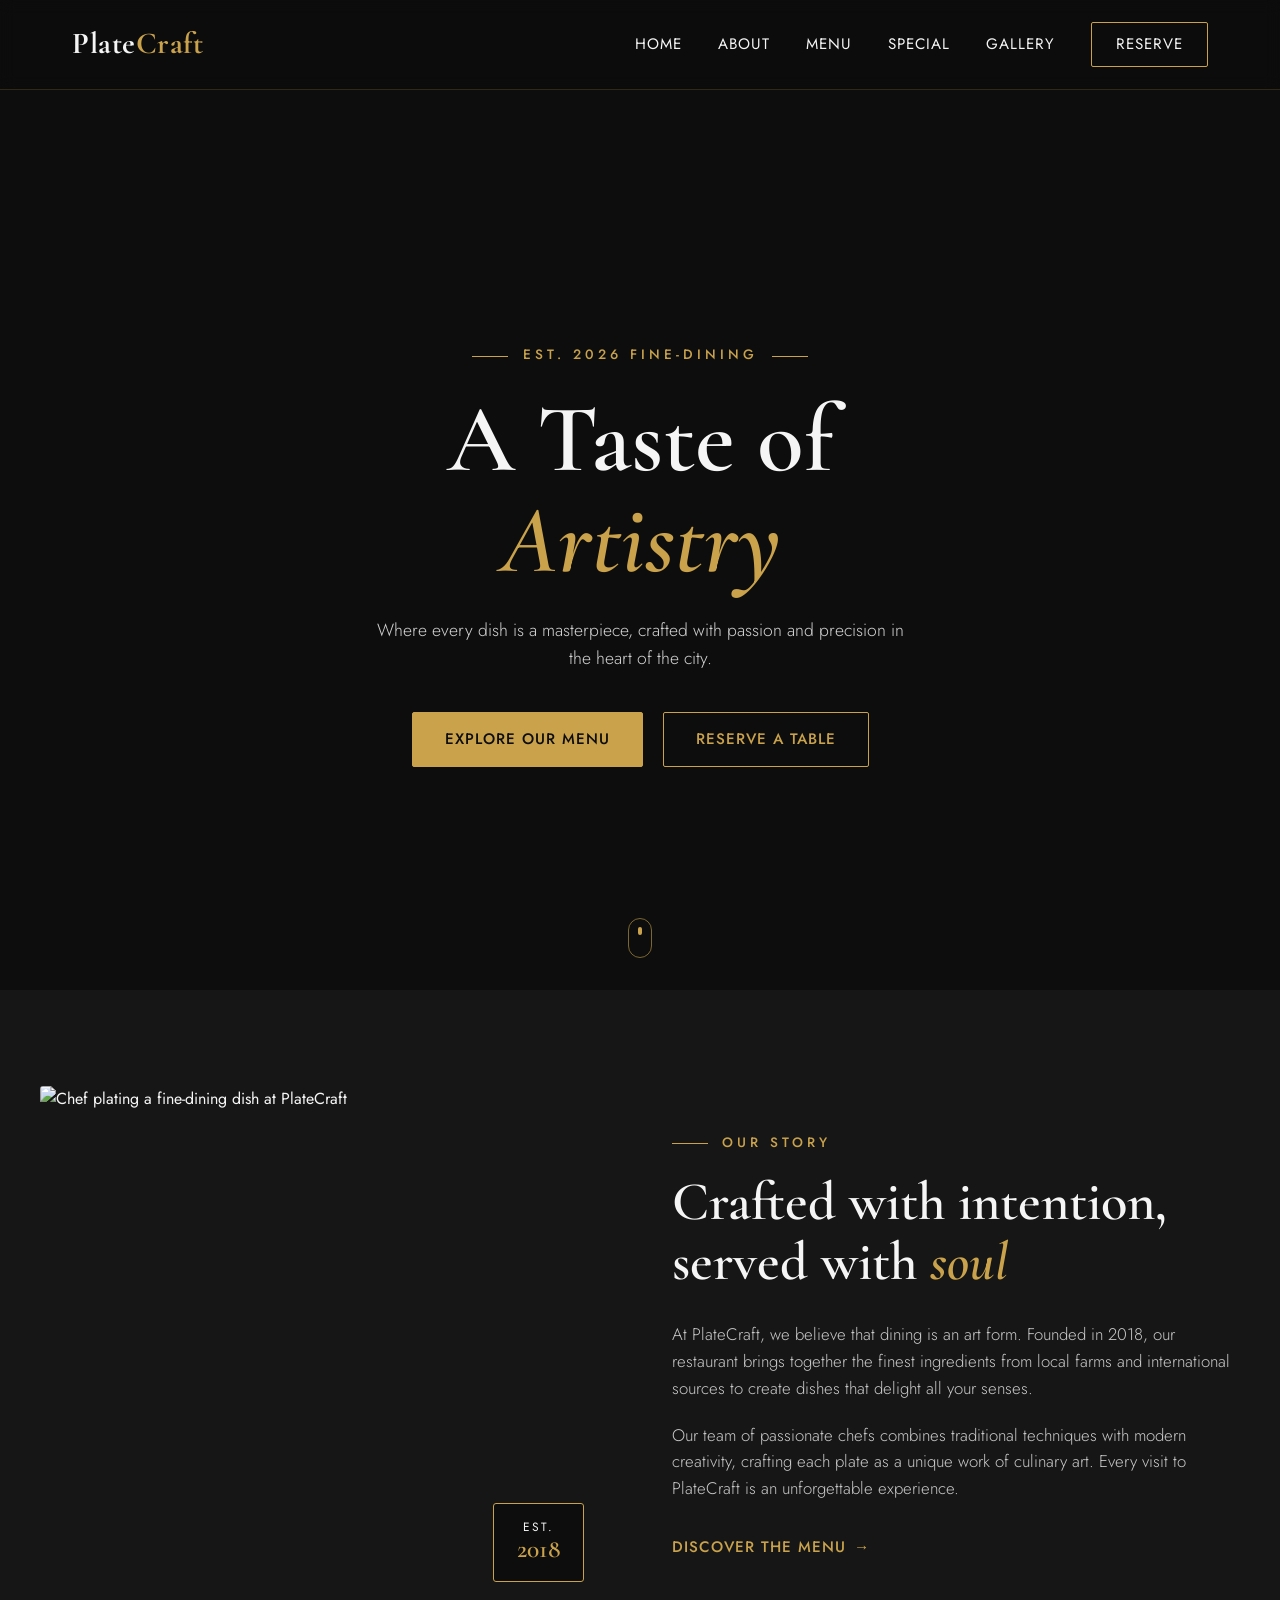
==== project-1/index.html @ 2c5aa64f "first project" ====
<!doctype html>
<html lang="en">
  <head>
    <meta charset="UTF-8" />
    <meta name="viewport" content="width=device-width, initial-scale=1.0" />
    <meta
      name="description"
      content="PlateCraft - Fine dining restaurant serving artfull dishes crafted from the finest local and international ingredients. Reserve your table today."
    />
    <title>PlateCraft</title>

    <!-- Fonts -->
    <link rel="preconnect" href="https://fonts.googleapis.com" />
    <link rel="preconnect" href="https://fonts.gstatic.com" crossorigin />
    <link
      href="https://fonts.googleapis.com/css2?family=Cormorant+Garamond:ital,wght@0,400;0,500;0,600;0,700;1,400&family=Jost:wght@300;400;500;600&display=swap"
      rel="stylesheet"
    />
    <link rel="stylesheet" href="style.css" />
  </head>
  <body>
    <!-- header part -->
    <header>
      <div class="container">
        <a href="#home" class="logo">Plate<span>Craft</span></a>
        <nav class="nav" aria-label="Main-navigation">
          <a href="#home">Home</a>
          <a href="#about">About</a>
          <a href="#menu">Menu</a>
          <a href="#specials">Special</a>
          <a href="#gallery">Gallery</a>
          <a href="#contact" class="nav-cta">Reserve</a>
        </nav>
      </div>
    </header>

    <!-- hero section -->
    <section id="home" class="hero">
      <div class="hero-overlay"></div>
      <div class="hero-content">
        <p class="hero-eyrbrow">Est. 2026 Fine-Dining</p>
        <h1>
          A Taste of <br />
          <em>Artistry</em>
        </h1>
        <p class="hero-sub">
          Where every dish is a masterpiece, crafted with passion and precision
          in the heart of the city.
        </p>
        <div class="hero-actions">
          <a href="#menu" class="btn">Explore Our Menu</a>
          <a href="#contact" class="btn btn-ghost">Reserve a Table</a>
        </div>
      </div>
      <div class="hero-scroll" aria-hidden="true">
        <span></span>
      </div>
    </section>

    <!-- about section -->
    <section id="about" class="about">
      <div class="about-container">
        <div class="about-image">
          <img
            src="https://images.unsplash.com/photo-1414235077428-338989a2e8c0?auto=format&fit=crop&w=900&q=80"
            alt="Chef plating a fine-dining dish at PlateCraft"
          />
          <div class="about-badge">
            <span class="about-badge-num">Est.</span>
            <span class="about-badge-year">2018</span>
          </div>
        </div>

        <div class="about-content">
          <p class="section-eyebrow">Our Story</p>
          <h2 class="section-title">
            Crafted with intention,<br />
            served with <em>soul</em>
          </h2>
          <p class="about-text">
            At PlateCraft, we believe that dining is an art form. Founded in
            2018, our restaurant brings together the finest ingredients from
            local farms and international sources to create dishes that delight
            all your senses.
          </p>
          <p class="about-text">
            Our team of passionate chefs combines traditional techniques with
            modern creativity, crafting each plate as a unique work of culinary
            art. Every visit to PlateCraft is an unforgettable experience.
          </p>
          <a href="#menu" class="text-link"
            >Discover the menu <span aria-hidden="true">&rarr;</span></a
          >
        </div>
      </div>
    </section>
  </body>
</html>
---- project-1/style.css ----
/* ===== Design tokens (gold / black / white) ===== */
:root {
  --black: #0d0d0d;
  --black-soft: #161616;
  --white: #f5f5f5;
  --gold: #c9a24b;
  --gold-light: #e4c880;

  --font-serif: "Cormorant Garamond", serif;
  --font-sans: "Jost", sans-serif;

  --container-max: 1200px;
  --header-pad: 1.25rem 2rem;
}

/* ===== Base reset ===== */
* {
  margin: 0;
  padding: 0;
  box-sizing: border-box;
}

body {
  font-family: var(--font-sans);
  background-color: var(--black);
  color: var(--white);
  line-height: 1.6;
}

a {
  text-decoration: none;
  color: inherit;
}

/* ===== Header ===== */
header {
  position: sticky;
  top: 0;
  z-index: 100;
  background-color: rgba(13, 13, 13, 0.92);
  backdrop-filter: blur(8px);
  border-bottom: 1px solid rgba(201, 162, 75, 0.2);
}

.container {
  max-width: var(--container-max);
  margin: 0 auto;
  padding: var(--header-pad);
  display: flex;
  align-items: center;
  justify-content: space-between;
}

/* ===== Logo (two-tone wordmark) ===== */
.logo {
  font-family: var(--font-serif);
  font-size: 1.9rem;
  font-weight: 700;
  letter-spacing: 0.5px;
  color: var(--white);
}

.logo span {
  color: var(--gold);
}

/* ===== Navigation ===== */
.nav {
  display: flex;
  align-items: center;
  gap: 2.25rem;
}

.nav a {
  position: relative;
  font-size: 0.95rem;
  font-weight: 400;
  letter-spacing: 1px;
  text-transform: uppercase;
  color: var(--white);
  transition: color 0.25s ease;
}

/* Animated gold underline on hover */
.nav a:not(.nav-cta)::after {
  content: "";
  position: absolute;
  left: 0;
  bottom: -6px;
  width: 0;
  height: 1px;
  background-color: var(--gold);
  transition: width 0.3s ease;
}

.nav a:not(.nav-cta):hover {
  color: var(--gold);
}

.nav a:not(.nav-cta):hover::after {
  width: 100%;
}

/* ===== Reserve button (transparent w/ gold) ===== */
.nav-cta {
  padding: 0.6rem 1.5rem;
  border: 1px solid var(--gold);
  border-radius: 2px;
  color: var(--gold);
  background-color: transparent;
  transition:
    background-color 0.3s ease,
    color 0.3s ease;
}

.nav-cta:hover,
.nav-cta:focus-visible {
  background-color: var(--gold);
  color: var(--black);
}

/* ===== Small screens ===== */
@media (max-width: 768px) {
  .container {
    flex-direction: column;
    gap: 1rem;
  }

  .nav {
    flex-wrap: wrap;
    justify-content: center;
    gap: 1.25rem;
  }
}

/* ===== Hero ===== */
.hero {
  position: relative;
  min-height: 100vh;
  display: flex;
  flex-direction: column;
  align-items: center;
  justify-content: center;
  text-align: center;
  padding: 6rem 2rem 4rem;
  overflow: hidden;
  background-image:
    linear-gradient(to bottom, rgba(13, 13, 13, 0.4), rgba(13, 13, 13, 0.85)),
    url("https://images.unsplash.com/photo-1517248135467-4c7edcad34c4?auto=format&fit=crop&w=1600&q=80");
  background-size: cover;
  background-position: center;
  background-attachment: fixed;
}

/* Extra vignette for depth + gold glow at the base */
.hero-overlay {
  position: absolute;
  inset: 0;
  background: radial-gradient(
    ellipse at center,
    transparent 40%,
    rgba(13, 13, 13, 0.6) 100%
  );
  pointer-events: none;
}

.hero-content {
  position: relative;
  z-index: 2;
  max-width: 760px;
  animation: hero-rise 1s ease both;
}

/* ===== Eyebrow (matches nav's uppercase gold accent) ===== */
.hero-eyrbrow {
  font-size: 0.85rem;
  font-weight: 500;
  letter-spacing: 4px;
  text-transform: uppercase;
  color: var(--gold);
  margin-bottom: 1.5rem;
}

/* Gold divider lines flanking the eyebrow */
.hero-eyrbrow::before,
.hero-eyrbrow::after {
  content: "";
  display: inline-block;
  width: 36px;
  height: 1px;
  background-color: var(--gold);
  vertical-align: middle;
  margin: 0 0.9rem;
}

.hero h1 {
  font-family: var(--font-serif);
  font-size: clamp(3rem, 8vw, 6rem);
  font-weight: 600;
  line-height: 1.05;
  color: var(--white);
  margin-bottom: 1.5rem;
}

.hero h1 em {
  font-style: italic;
  color: var(--gold);
}

.hero-sub {
  max-width: 540px;
  margin: 0 auto 2.5rem;
  font-size: 1.1rem;
  font-weight: 300;
  color: rgba(245, 245, 245, 0.85);
}

/* ===== Hero buttons ===== */
.hero-actions {
  display: flex;
  gap: 1.25rem;
  justify-content: center;
  flex-wrap: wrap;
}

.btn {
  font-family: var(--font-sans);
  font-size: 0.95rem;
  font-weight: 500;
  letter-spacing: 1px;
  text-transform: uppercase;
  padding: 0.9rem 2rem;
  border-radius: 2px;
  border: 1px solid var(--gold);
  transition:
    background-color 0.3s ease,
    color 0.3s ease,
    transform 0.3s ease;
}

/* Solid gold primary */
.btn {
  background-color: var(--gold);
  color: var(--black);
}

.btn:hover,
.btn:focus-visible {
  background-color: var(--gold-light);
  border-color: var(--gold-light);
  transform: translateY(-2px);
}

/* Transparent gold outline (same treatment as the Reserve nav button) */
.btn-ghost {
  background-color: transparent;
  color: var(--gold);
}

.btn-ghost:hover,
.btn-ghost:focus-visible {
  background-color: var(--gold);
  color: var(--black);
}

/* ===== Scroll indicator ===== */
.hero-scroll {
  position: absolute;
  bottom: 2rem;
  left: 50%;
  transform: translateX(-50%);
  z-index: 2;
  width: 24px;
  height: 40px;
  border: 1px solid rgba(201, 162, 75, 0.6);
  border-radius: 14px;
  display: flex;
  justify-content: center;
  padding-top: 8px;
}

.hero-scroll span {
  width: 4px;
  height: 8px;
  background-color: var(--gold);
  border-radius: 2px;
  animation: scroll-bob 1.6s ease-in-out infinite;
}

/* ===== Animations ===== */
@keyframes hero-rise {
  from {
    opacity: 0;
    transform: translateY(24px);
  }
  to {
    opacity: 1;
    transform: translateY(0);
  }
}

@keyframes scroll-bob {
  0% {
    opacity: 0;
    transform: translateY(-4px);
  }
  50% {
    opacity: 1;
  }
  100% {
    opacity: 0;
    transform: translateY(10px);
  }
}

/* ===== Hero on small screens ===== */
@media (max-width: 768px) {
  .hero {
    background-attachment: scroll;
    padding: 5rem 1.5rem 3rem;
  }

  .hero-actions {
    flex-direction: column;
    align-items: center;
  }

  .btn {
    width: 100%;
    max-width: 280px;
    text-align: center;
  }
}

/* ===== Shared section typography ===== */
.section-eyebrow {
  font-size: 0.85rem;
  font-weight: 500;
  letter-spacing: 4px;
  text-transform: uppercase;
  color: var(--gold);
  margin-bottom: 1.25rem;
}

.section-eyebrow::before {
  content: "";
  display: inline-block;
  width: 36px;
  height: 1px;
  background-color: var(--gold);
  vertical-align: middle;
  margin-right: 0.9rem;
}

.section-title {
  font-family: var(--font-serif);
  font-size: clamp(2.2rem, 5vw, 3.4rem);
  font-weight: 600;
  line-height: 1.1;
  color: var(--white);
  margin-bottom: 1.75rem;
}

.section-title em {
  font-style: italic;
  color: var(--gold);
}

/* Gold text link with nudging arrow (matches "Discover the menu ->") */
.text-link {
  display: inline-flex;
  align-items: center;
  gap: 0.5rem;
  font-size: 0.95rem;
  font-weight: 500;
  letter-spacing: 1px;
  text-transform: uppercase;
  color: var(--gold);
  transition: color 0.25s ease;
}

.text-link span {
  transition: transform 0.25s ease;
}

.text-link:hover {
  color: var(--gold-light);
}

.text-link:hover span {
  transform: translateX(6px);
}

/* ===== About ===== */
.about {
  background-color: var(--black-soft);
  padding: 6rem 2rem;
}

.about-container {
  max-width: var(--container-max);
  margin: 0 auto;
  display: grid;
  grid-template-columns: 1fr 1fr;
  align-items: center;
  gap: 4rem;
}

/* Image column */
.about-image {
  position: relative;
}

.about-image img {
  width: 100%;
  height: 520px;
  object-fit: cover;
  border-radius: 3px;
  display: block;
  filter: grayscale(15%);
}

/* Thin gold frame offset behind the image */
.about-image::before {
  content: "";
  position: absolute;
  inset: -14px -14px 14px 14px;
  border: 1px solid var(--gold);
  border-radius: 3px;
  z-index: -1;
}

/* "Est. 2018" badge */
.about-badge {
  position: absolute;
  bottom: 1.5rem;
  right: 1.5rem;
  background-color: rgba(13, 13, 13, 0.9);
  border: 1px solid var(--gold);
  padding: 1rem 1.4rem;
  border-radius: 3px;
  text-align: center;
  line-height: 1.2;
}

.about-badge-num {
  display: block;
  font-family: var(--font-sans);
  font-size: 0.75rem;
  letter-spacing: 2px;
  text-transform: uppercase;
  color: var(--white);
}

.about-badge-year {
  display: block;
  font-family: var(--font-serif);
  font-size: 1.6rem;
  font-weight: 600;
  color: var(--gold);
}

/* Text column */
.about-text {
  font-size: 1.05rem;
  font-weight: 300;
  color: rgba(245, 245, 245, 0.8);
  margin-bottom: 1.25rem;
}

.about-text:last-of-type {
  margin-bottom: 2rem;
}

/* ===== About on small screens ===== */
@media (max-width: 768px) {
  .about {
    padding: 4rem 1.5rem;
  }

  .about-container {
    grid-template-columns: 1fr;
    gap: 3rem;
  }

  .about-image img {
    height: 380px;
  }

  .about-image::before {
    inset: -10px -10px 10px 10px;
  }
}
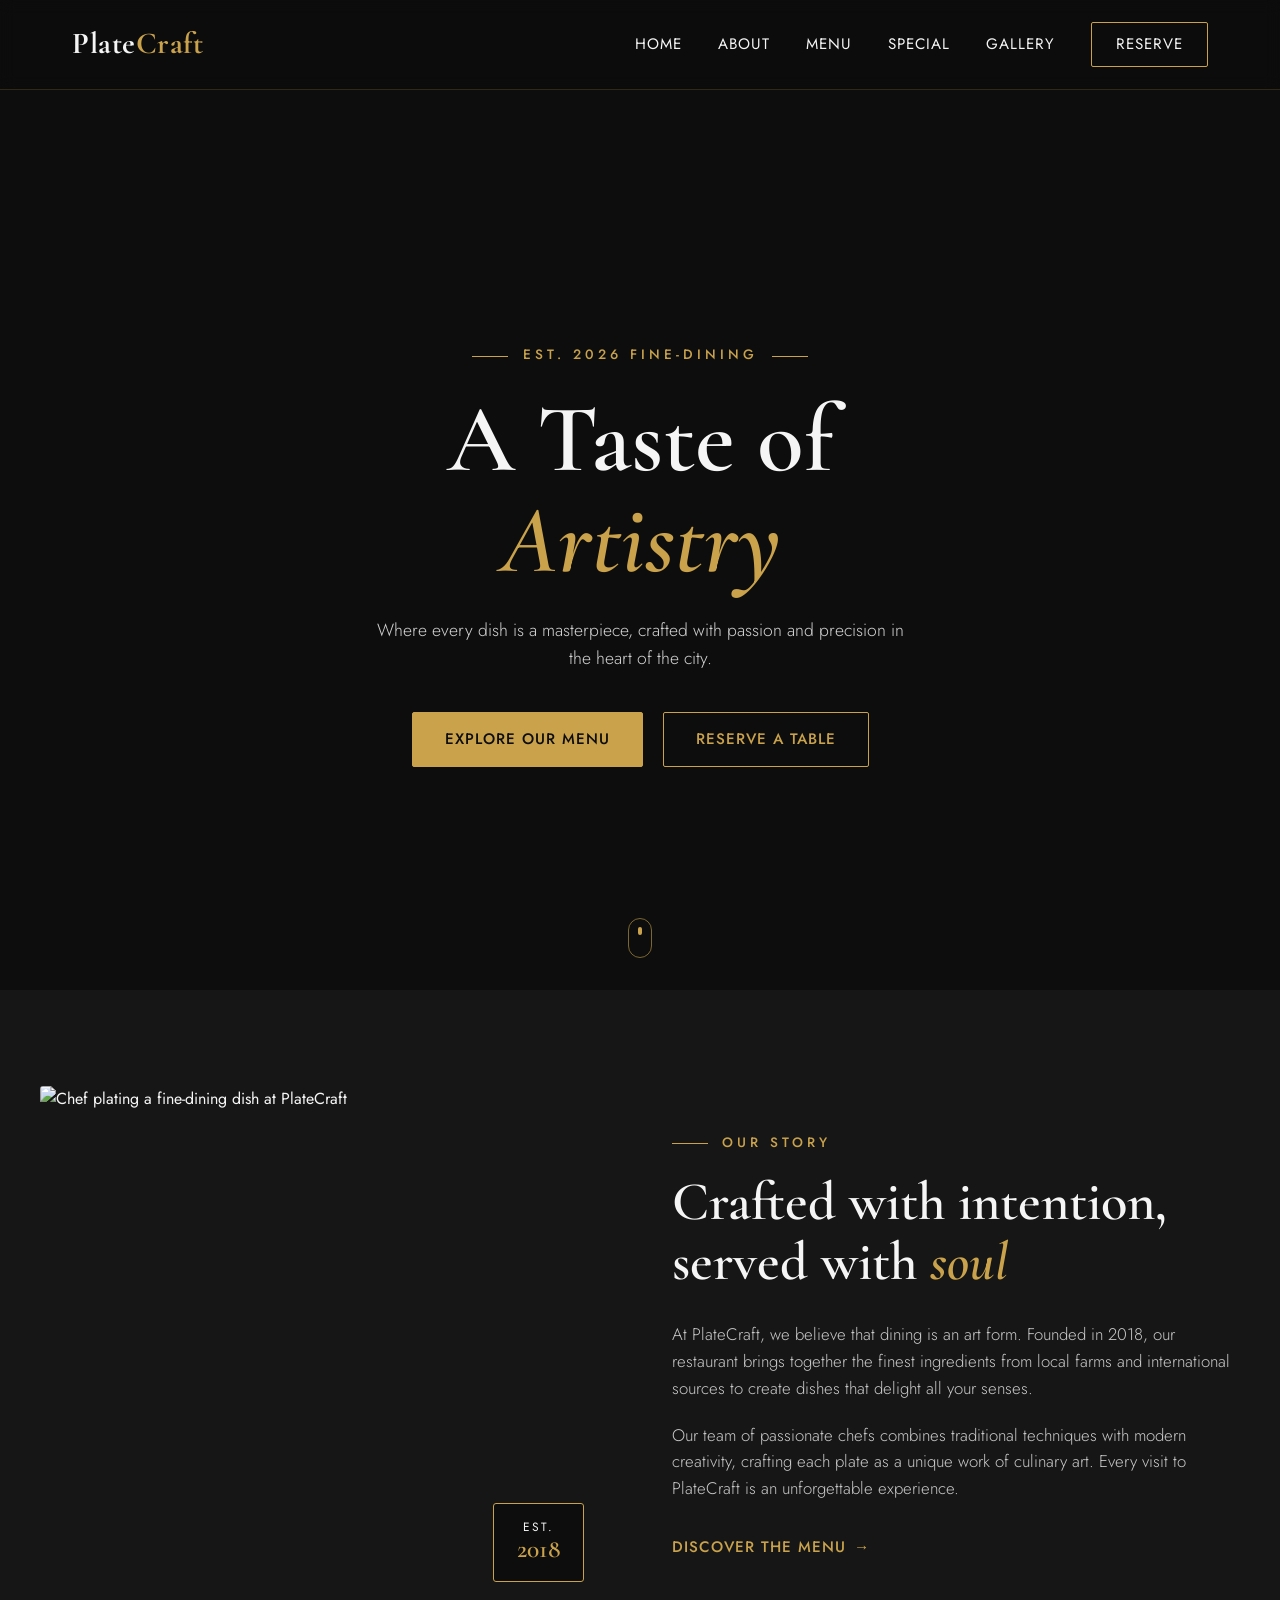
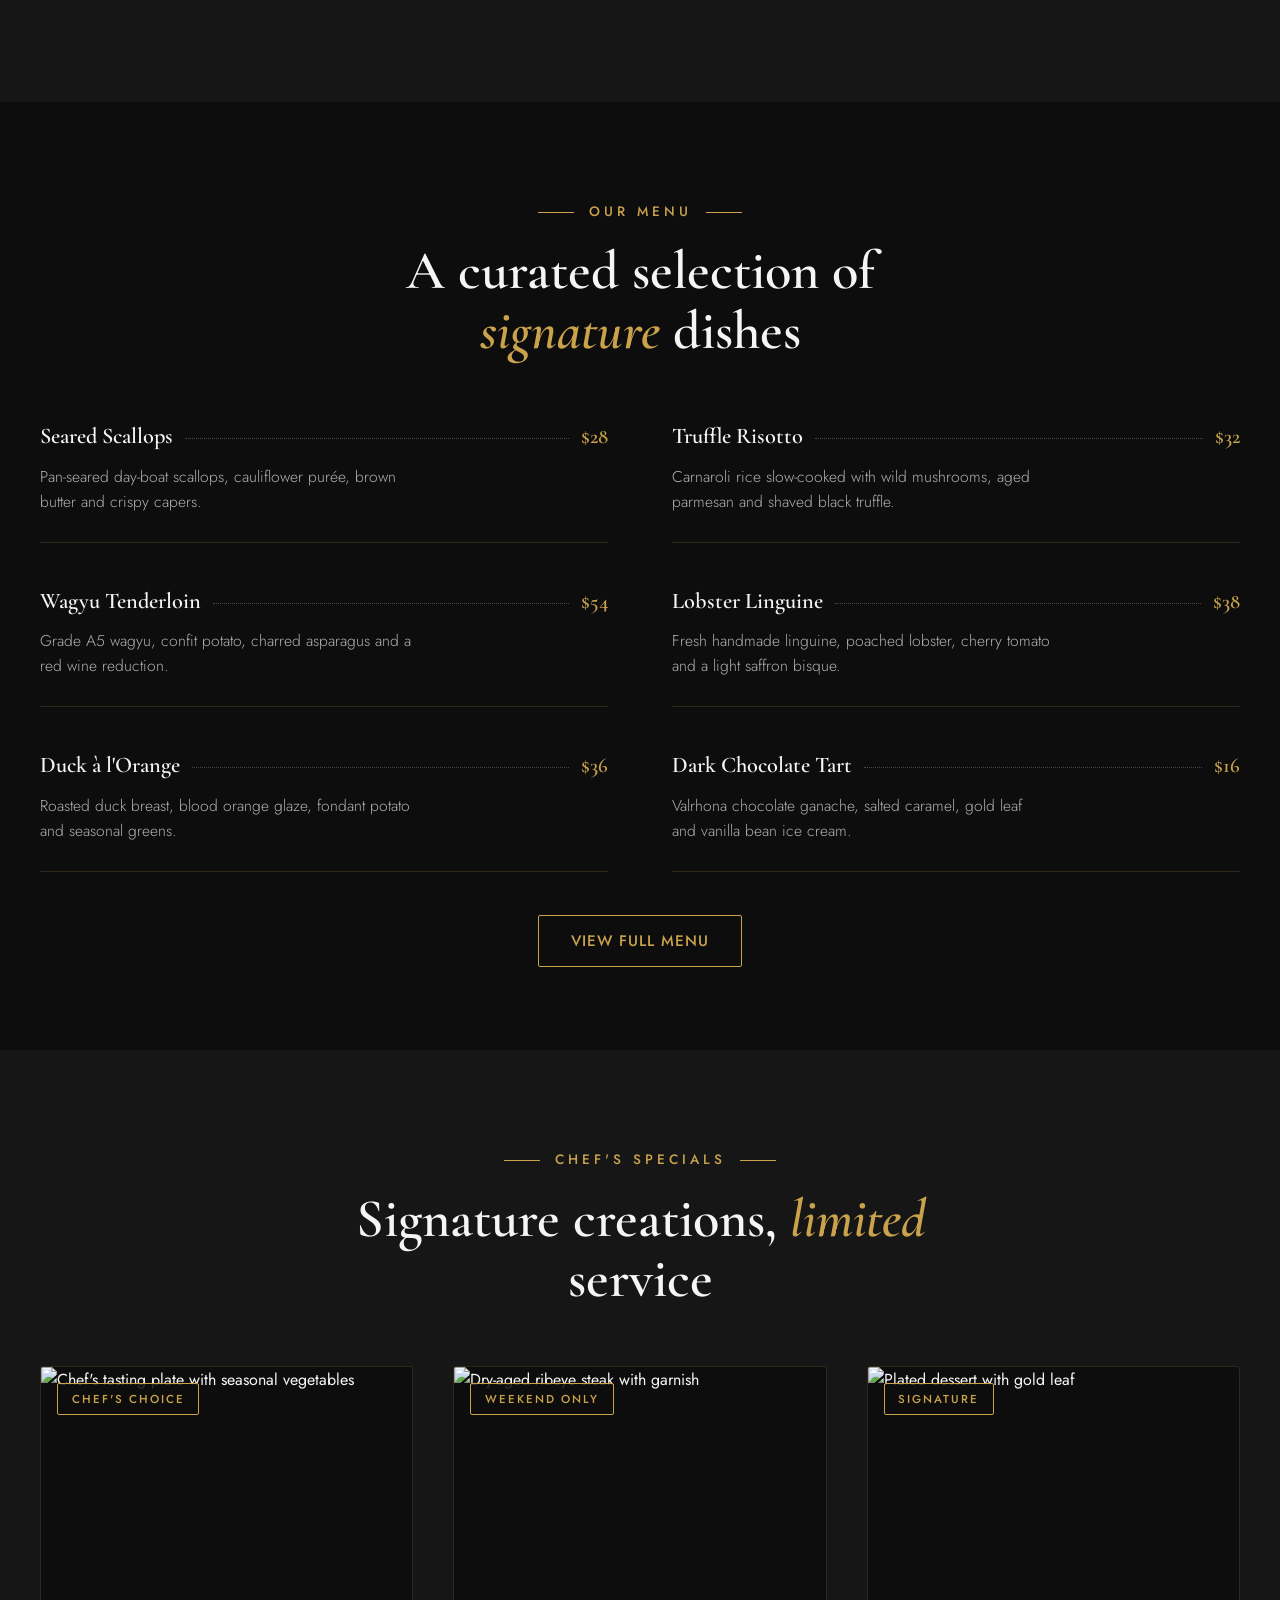
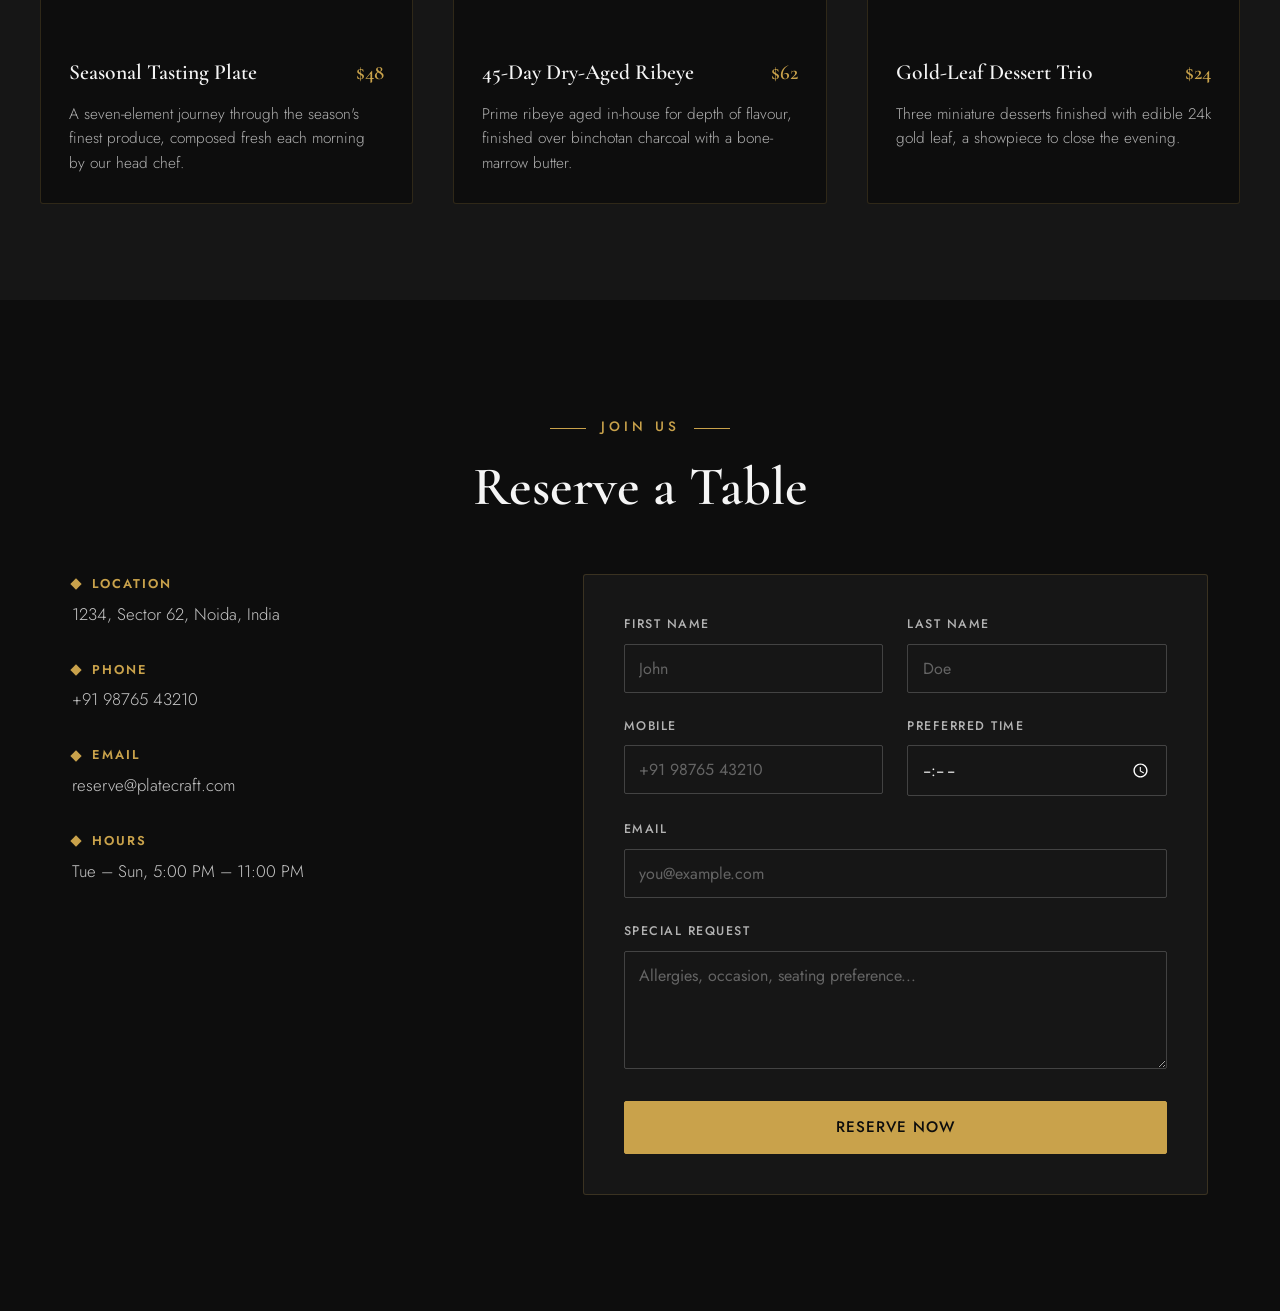
==== commit 13f052c0: "project1" ====
--- a/project-1/index.html
+++ b/project-1/index.html
@@ -94,5 +94,268 @@
         </div>
       </div>
     </section>
+
+    <!-- menu section -->
+    <section id="menu" class="menu">
+      <div class="menu-container">
+        <div class="section-header">
+          <p class="section-eyebrow section-eyebrow--center">Our Menu</p>
+          <h2 class="section-title">
+            A curated selection of <em>signature</em> dishes
+          </h2>
+        </div>
+
+        <div class="menu-grid">
+          <article class="menu-item">
+            <div class="menu-item-head">
+              <h3 class="menu-item-name">Seared Scallops</h3>
+              <span class="menu-item-dots" aria-hidden="true"></span>
+              <span class="menu-item-price">$28</span>
+            </div>
+            <p class="menu-item-desc">
+              Pan-seared day-boat scallops, cauliflower purée, brown butter and
+              crispy capers.
+            </p>
+          </article>
+
+          <article class="menu-item">
+            <div class="menu-item-head">
+              <h3 class="menu-item-name">Truffle Risotto</h3>
+              <span class="menu-item-dots" aria-hidden="true"></span>
+              <span class="menu-item-price">$32</span>
+            </div>
+            <p class="menu-item-desc">
+              Carnaroli rice slow-cooked with wild mushrooms, aged parmesan and
+              shaved black truffle.
+            </p>
+          </article>
+
+          <article class="menu-item">
+            <div class="menu-item-head">
+              <h3 class="menu-item-name">Wagyu Tenderloin</h3>
+              <span class="menu-item-dots" aria-hidden="true"></span>
+              <span class="menu-item-price">$54</span>
+            </div>
+            <p class="menu-item-desc">
+              Grade A5 wagyu, confit potato, charred asparagus and a red wine
+              reduction.
+            </p>
+          </article>
+
+          <article class="menu-item">
+            <div class="menu-item-head">
+              <h3 class="menu-item-name">Lobster Linguine</h3>
+              <span class="menu-item-dots" aria-hidden="true"></span>
+              <span class="menu-item-price">$38</span>
+            </div>
+            <p class="menu-item-desc">
+              Fresh handmade linguine, poached lobster, cherry tomato and a
+              light saffron bisque.
+            </p>
+          </article>
+
+          <article class="menu-item">
+            <div class="menu-item-head">
+              <h3 class="menu-item-name">Duck à l'Orange</h3>
+              <span class="menu-item-dots" aria-hidden="true"></span>
+              <span class="menu-item-price">$36</span>
+            </div>
+            <p class="menu-item-desc">
+              Roasted duck breast, blood orange glaze, fondant potato and
+              seasonal greens.
+            </p>
+          </article>
+
+          <article class="menu-item">
+            <div class="menu-item-head">
+              <h3 class="menu-item-name">Dark Chocolate Tart</h3>
+              <span class="menu-item-dots" aria-hidden="true"></span>
+              <span class="menu-item-price">$16</span>
+            </div>
+            <p class="menu-item-desc">
+              Valrhona chocolate ganache, salted caramel, gold leaf and vanilla
+              bean ice cream.
+            </p>
+          </article>
+        </div>
+
+        <div class="menu-cta">
+          <a href="#contact" class="btn btn-ghost">View Full Menu</a>
+        </div>
+      </div>
+    </section>
+
+    <!-- chef's specials section -->
+    <section id="specials" class="specials">
+      <div class="specials-container">
+        <div class="section-header">
+          <p class="section-eyebrow section-eyebrow--center">Chef's Specials</p>
+          <h2 class="section-title">
+            Signature creations, <em>limited</em> service
+          </h2>
+        </div>
+
+        <div class="specials-grid">
+          <article class="special-card">
+            <div class="special-media">
+              <img
+                src="https://images.unsplash.com/photo-1546069901-ba9599a7e63c?auto=format&fit=crop&w=800&q=80"
+                alt="Chef's tasting plate with seasonal vegetables"
+              />
+              <span class="special-tag">Chef's Choice</span>
+            </div>
+            <div class="special-body">
+              <div class="special-head">
+                <h3 class="special-name">Seasonal Tasting Plate</h3>
+                <span class="special-price">$48</span>
+              </div>
+              <p class="special-desc">
+                A seven-element journey through the season's finest produce,
+                composed fresh each morning by our head chef.
+              </p>
+            </div>
+          </article>
+
+          <article class="special-card">
+            <div class="special-media">
+              <img
+                src="https://images.unsplash.com/photo-1544025162-d76694265947?auto=format&fit=crop&w=800&q=80"
+                alt="Dry-aged ribeye steak with garnish"
+              />
+              <span class="special-tag">Weekend Only</span>
+            </div>
+            <div class="special-body">
+              <div class="special-head">
+                <h3 class="special-name">45-Day Dry-Aged Ribeye</h3>
+                <span class="special-price">$62</span>
+              </div>
+              <p class="special-desc">
+                Prime ribeye aged in-house for depth of flavour, finished over
+                binchotan charcoal with a bone-marrow butter.
+              </p>
+            </div>
+          </article>
+
+          <article class="special-card">
+            <div class="special-media">
+              <img
+                src="https://images.unsplash.com/photo-1551024506-0bccd828d307?auto=format&fit=crop&w=800&q=80"
+                alt="Plated dessert with gold leaf"
+              />
+              <span class="special-tag">Signature</span>
+            </div>
+            <div class="special-body">
+              <div class="special-head">
+                <h3 class="special-name">Gold-Leaf Dessert Trio</h3>
+                <span class="special-price">$24</span>
+              </div>
+              <p class="special-desc">
+                Three miniature desserts finished with edible 24k gold leaf, a
+                showpiece to close the evening.
+              </p>
+            </div>
+          </article>
+        </div>
+      </div>
+    </section>
+
+    <!-- form sections -->
+    <section id="contact" class="contact">
+      <div class="container">
+        <p class="eyebrow center gold">Join Us</p>
+        <h2 class="section-title">Reserve a Table</h2>
+
+        <div class="contact-grid">
+          <div class="contact-info">
+            <div class="contact-item">
+              <h4><span class="ci-icon" aria-hidden="true"></span>Location</h4>
+              <p>1234, Sector 62, Noida, India</p>
+            </div>
+            <div class="contact-item">
+              <h4><span class="ci-icon" aria-hidden="true"></span>Phone</h4>
+              <p>+91 98765 43210</p>
+            </div>
+            <div class="contact-item">
+              <h4><span class="ci-icon" aria-hidden="true"></span>Email</h4>
+              <p>reserve@platecraft.com</p>
+            </div>
+            <div class="contact-item">
+              <h4><span class="ci-icon" aria-hidden="true"></span>Hours</h4>
+              <p>Tue &ndash; Sun, 5:00 PM &ndash; 11:00 PM</p>
+            </div>
+          </div>
+
+          <form action="#" class="reservation-form" method="post">
+            <!-- name,lastname,mobile,time,email,specialrequest -->
+            <div class="form-row">
+              <div class="form-group">
+                <label for="firstName">First Name</label>
+                <input
+                  type="text"
+                  id="firstName"
+                  name="firstName"
+                  placeholder="John"
+                  required
+                />
+              </div>
+              <div class="form-group">
+                <label for="lastName">Last Name</label>
+                <input
+                  type="text"
+                  id="lastName"
+                  name="lastName"
+                  placeholder="Doe"
+                  required
+                />
+              </div>
+            </div>
+
+            <div class="form-row">
+              <div class="form-group">
+                <label for="mobile">Mobile</label>
+                <input
+                  type="tel"
+                  id="mobile"
+                  name="mobile"
+                  placeholder="+91 98765 43210"
+                  pattern="[+0-9\s\-]{7,15}"
+                  required
+                />
+              </div>
+              <div class="form-group">
+                <label for="time">Preferred Time</label>
+                <input type="time" id="time" name="time" required />
+              </div>
+            </div>
+
+            <div class="form-group">
+              <label for="email">Email</label>
+              <input
+                type="email"
+                id="email"
+                name="email"
+                placeholder="you@example.com"
+                required
+              />
+            </div>
+
+            <div class="form-group">
+              <label for="specialRequest">Special Request</label>
+              <textarea
+                id="specialRequest"
+                name="specialRequest"
+                rows="4"
+                placeholder="Allergies, occasion, seating preference..."
+              ></textarea>
+            </div>
+
+            <button type="submit" class="btn form-submit">Reserve Now</button>
+          </form>
+        </div>
+      </div>
+    </section>
+
+    <!-- footer section -->
+     <!-- homework -->
   </body>
 </html>
--- a/project-1/style.css
+++ b/project-1/style.css
@@ -491,3 +491,418 @@
     inset: -10px -10px 10px 10px;
   }
 }
+
+/* ===== Centered section header variant ===== */
+.section-header {
+  text-align: center;
+  max-width: 640px;
+  margin: 0 auto 3.5rem;
+}
+
+.section-eyebrow--center {
+  display: inline-block;
+}
+
+.section-eyebrow--center::after {
+  content: "";
+  display: inline-block;
+  width: 36px;
+  height: 1px;
+  background-color: var(--gold);
+  vertical-align: middle;
+  margin-left: 0.9rem;
+}
+
+/* ===== Menu ===== */
+.menu {
+  background-color: var(--black);
+  padding: 6rem 2rem;
+}
+
+.menu-container {
+  max-width: var(--container-max);
+  margin: 0 auto;
+}
+
+.menu-grid {
+  display: grid;
+  grid-template-columns: repeat(2, 1fr);
+  gap: 2.5rem 4rem;
+}
+
+/* Menu item */
+.menu-item {
+  padding-bottom: 1.75rem;
+  border-bottom: 1px solid rgba(201, 162, 75, 0.18);
+  transition: border-color 0.3s ease;
+}
+
+.menu-item:hover {
+  border-color: var(--gold);
+}
+
+.menu-item-head {
+  display: flex;
+  align-items: baseline;
+  gap: 0.75rem;
+  margin-bottom: 0.6rem;
+}
+
+.menu-item-name {
+  font-family: var(--font-serif);
+  font-size: 1.4rem;
+  font-weight: 600;
+  color: var(--white);
+  transition: color 0.3s ease;
+}
+
+.menu-item:hover .menu-item-name {
+  color: var(--gold);
+}
+
+/* Dotted leader between name and price */
+.menu-item-dots {
+  flex: 1;
+  border-bottom: 1px dotted rgba(245, 245, 245, 0.25);
+  transform: translateY(-4px);
+}
+
+.menu-item-price {
+  font-family: var(--font-serif);
+  font-size: 1.3rem;
+  font-weight: 600;
+  color: var(--gold);
+  white-space: nowrap;
+}
+
+.menu-item-desc {
+  font-size: 0.98rem;
+  font-weight: 300;
+  color: rgba(245, 245, 245, 0.7);
+  max-width: 42ch;
+}
+
+/* Menu CTA */
+.menu-cta {
+  text-align: center;
+  margin-top: 3.5rem;
+}
+
+/* ===== Menu on small screens ===== */
+@media (max-width: 768px) {
+  .menu {
+    padding: 4rem 1.5rem;
+  }
+
+  .menu-grid {
+    grid-template-columns: 1fr;
+    gap: 2rem;
+  }
+}
+
+/* ===== Chef's Specials ===== */
+.specials {
+  background-color: var(--black-soft);
+  padding: 6rem 2rem;
+}
+
+.specials-container {
+  max-width: var(--container-max);
+  margin: 0 auto;
+}
+
+.specials-grid {
+  display: grid;
+  grid-template-columns: repeat(3, 1fr);
+  gap: 2.5rem;
+}
+
+/* Card */
+.special-card {
+  background-color: var(--black);
+  border: 1px solid rgba(201, 162, 75, 0.18);
+  border-radius: 3px;
+  overflow: hidden;
+  transition:
+    transform 0.35s ease,
+    border-color 0.35s ease;
+}
+
+.special-card:hover {
+  transform: translateY(-8px);
+  border-color: var(--gold);
+}
+
+/* Media */
+.special-media {
+  position: relative;
+  overflow: hidden;
+}
+
+.special-media img {
+  width: 100%;
+  height: 260px;
+  object-fit: cover;
+  display: block;
+  filter: grayscale(15%);
+  transition:
+    transform 0.5s ease,
+    filter 0.5s ease;
+}
+
+.special-card:hover .special-media img {
+  transform: scale(1.06);
+  filter: grayscale(0%);
+}
+
+/* Tag */
+.special-tag {
+  position: absolute;
+  top: 1rem;
+  left: 1rem;
+  background-color: rgba(13, 13, 13, 0.85);
+  border: 1px solid var(--gold);
+  color: var(--gold);
+  font-size: 0.72rem;
+  font-weight: 500;
+  letter-spacing: 2px;
+  text-transform: uppercase;
+  padding: 0.35rem 0.85rem;
+  border-radius: 2px;
+}
+
+/* Body */
+.special-body {
+  padding: 1.75rem;
+}
+
+.special-head {
+  display: flex;
+  align-items: baseline;
+  justify-content: space-between;
+  gap: 1rem;
+  margin-bottom: 0.75rem;
+}
+
+.special-name {
+  font-family: var(--font-serif);
+  font-size: 1.35rem;
+  font-weight: 600;
+  color: var(--white);
+  transition: color 0.3s ease;
+}
+
+.special-card:hover .special-name {
+  color: var(--gold);
+}
+
+.special-price {
+  font-family: var(--font-serif);
+  font-size: 1.3rem;
+  font-weight: 600;
+  color: var(--gold);
+  white-space: nowrap;
+}
+
+.special-desc {
+  font-size: 0.96rem;
+  font-weight: 300;
+  color: rgba(245, 245, 245, 0.7);
+}
+
+/* ===== Specials on small screens ===== */
+@media (max-width: 992px) {
+  .specials-grid {
+    grid-template-columns: repeat(2, 1fr);
+  }
+}
+
+@media (max-width: 768px) {
+  .specials {
+    padding: 4rem 1.5rem;
+  }
+
+  .specials-grid {
+    grid-template-columns: 1fr;
+    gap: 2rem;
+  }
+}
+
+/* ===== Contact / Reservation ===== */
+.contact {
+  background-color: var(--black);
+  padding: 6rem 2rem;
+}
+
+.contact .container {
+  flex-direction: column;
+  align-items: stretch;
+}
+
+/* Map the eyebrow/center/gold classes to the shared eyebrow look */
+.eyebrow {
+  font-size: 0.85rem;
+  font-weight: 500;
+  letter-spacing: 4px;
+  text-transform: uppercase;
+  margin-bottom: 1.25rem;
+}
+
+.eyebrow.gold {
+  color: var(--gold);
+}
+
+.eyebrow.center {
+  text-align: center;
+}
+
+.eyebrow.center::before,
+.eyebrow.center::after {
+  content: "";
+  display: inline-block;
+  width: 36px;
+  height: 1px;
+  background-color: var(--gold);
+  vertical-align: middle;
+  margin: 0 0.9rem;
+}
+
+/* Center the section title within contact */
+.contact .section-title {
+  text-align: center;
+  margin-bottom: 3.5rem;
+}
+
+/* Grid: info left, form right */
+.contact-grid {
+  display: grid;
+  grid-template-columns: 1fr 1.4fr;
+  gap: 4rem;
+  align-items: start;
+}
+
+/* ===== Contact info ===== */
+.contact-info {
+  display: grid;
+  gap: 2rem;
+}
+
+.contact-item h4 {
+  display: flex;
+  align-items: center;
+  gap: 0.75rem;
+  font-family: var(--font-sans);
+  font-size: 0.8rem;
+  font-weight: 600;
+  letter-spacing: 2px;
+  text-transform: uppercase;
+  color: var(--gold);
+  margin-bottom: 0.4rem;
+}
+
+/* Small gold diamond marker */
+.ci-icon {
+  width: 8px;
+  height: 8px;
+  background-color: var(--gold);
+  transform: rotate(45deg);
+  flex-shrink: 0;
+}
+
+.contact-item p {
+  font-size: 1.05rem;
+  font-weight: 300;
+  color: rgba(245, 245, 245, 0.8);
+}
+
+/* ===== Reservation form ===== */
+.reservation-form {
+  background-color: var(--black-soft);
+  border: 1px solid rgba(201, 162, 75, 0.2);
+  border-radius: 3px;
+  padding: 2.5rem;
+}
+
+.form-row {
+  display: grid;
+  grid-template-columns: 1fr 1fr;
+  gap: 1.5rem;
+}
+
+.form-group {
+  margin-bottom: 1.5rem;
+  display: flex;
+  flex-direction: column;
+}
+
+.form-group label {
+  font-size: 0.78rem;
+  font-weight: 500;
+  letter-spacing: 1.5px;
+  text-transform: uppercase;
+  color: rgba(245, 245, 245, 0.7);
+  margin-bottom: 0.55rem;
+}
+
+.form-group input,
+.form-group textarea {
+  font-family: var(--font-sans);
+  font-size: 1rem;
+  color: var(--white);
+  background-color: transparent;
+  border: 1px solid rgba(245, 245, 245, 0.2);
+  border-radius: 2px;
+  padding: 0.75rem 0.9rem;
+  transition:
+    border-color 0.3s ease,
+    box-shadow 0.3s ease;
+}
+
+.form-group textarea {
+  resize: vertical;
+}
+
+.form-group input::placeholder,
+.form-group textarea::placeholder {
+  color: rgba(245, 245, 245, 0.35);
+}
+
+.form-group input:focus,
+.form-group textarea:focus {
+  outline: none;
+  border-color: var(--gold);
+  box-shadow: 0 0 0 2px rgba(201, 162, 75, 0.2);
+}
+
+/* Dark date/time picker indicator so it stays visible on black */
+.form-group input[type="time"] {
+  color-scheme: dark;
+}
+
+/* Submit reuses the gold .btn, full width */
+.form-submit {
+  width: 100%;
+  margin-top: 0.5rem;
+  cursor: pointer;
+}
+
+/* ===== Contact on small screens ===== */
+@media (max-width: 768px) {
+  .contact {
+    padding: 4rem 1.5rem;
+  }
+
+  .contact-grid {
+    grid-template-columns: 1fr;
+    gap: 2.5rem;
+  }
+
+  .reservation-form {
+    padding: 1.75rem;
+  }
+
+  .form-row {
+    grid-template-columns: 1fr;
+    gap: 0;
+  }
+}
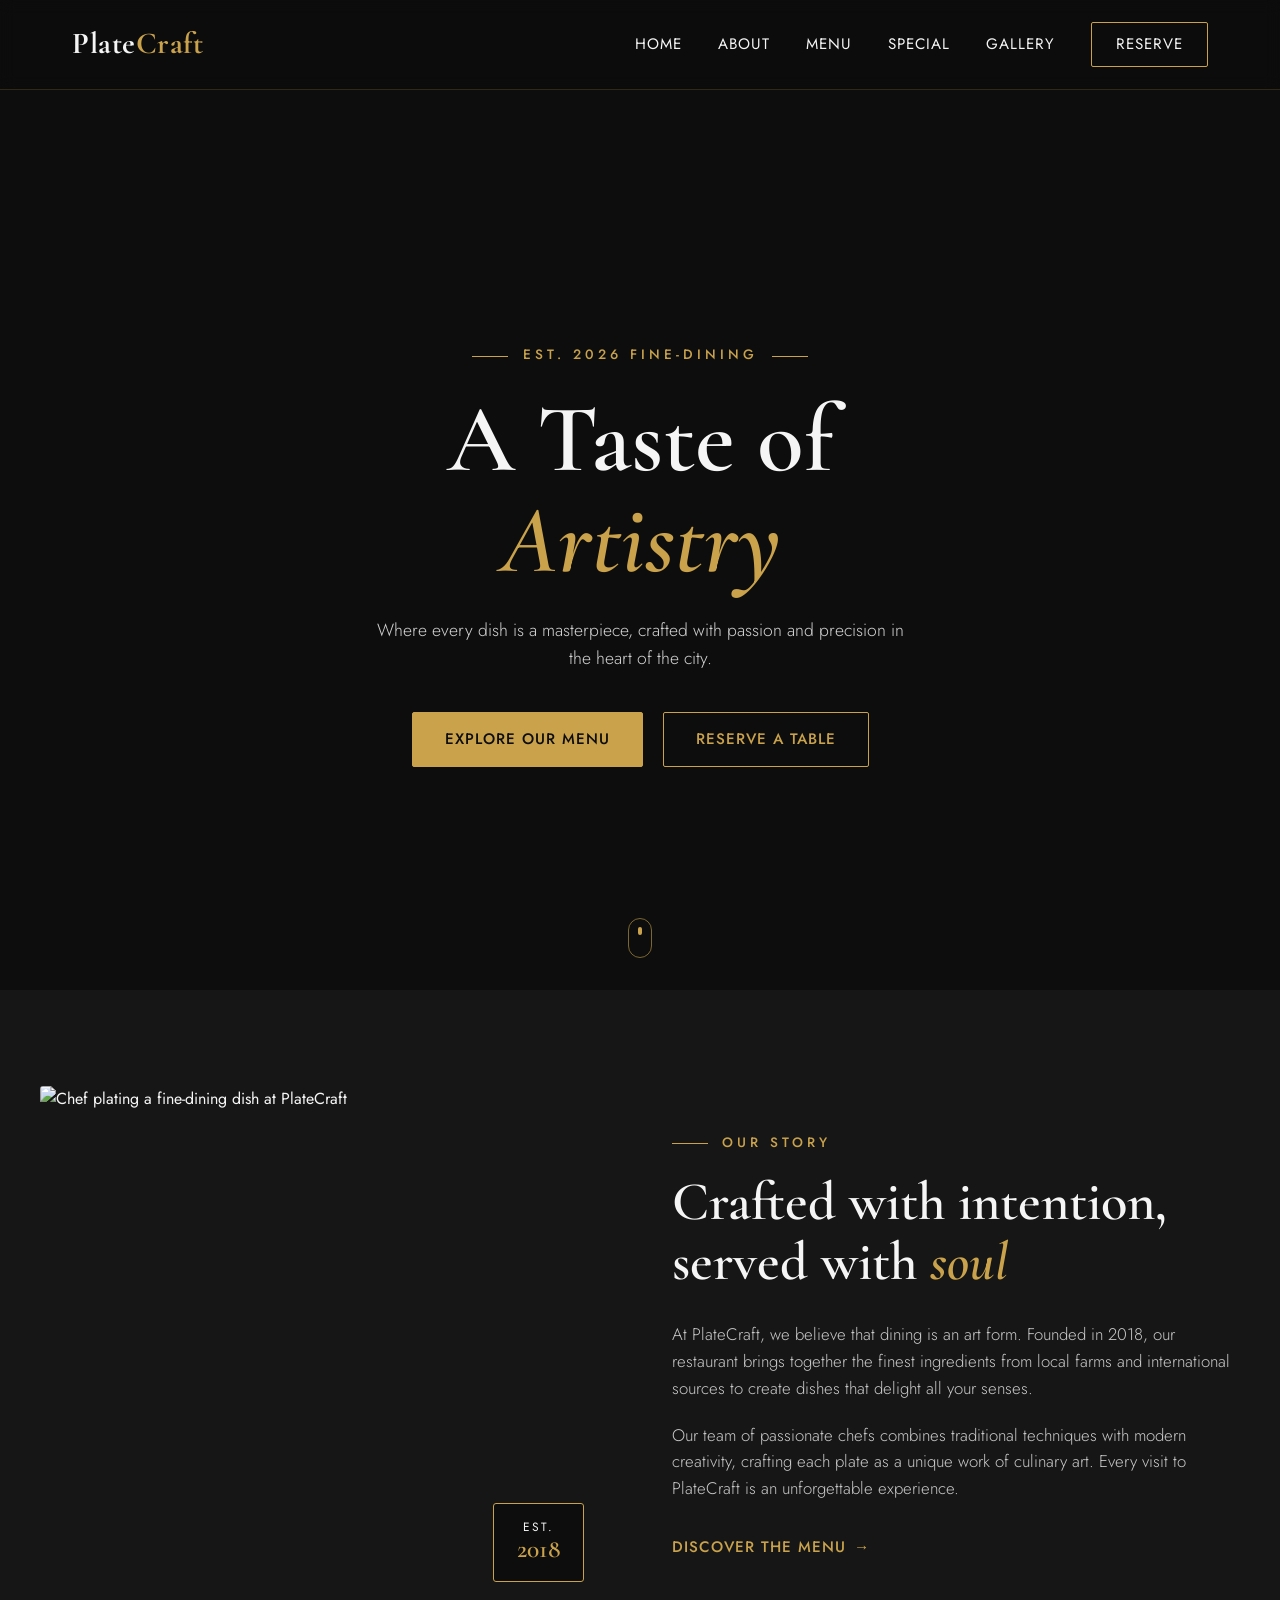
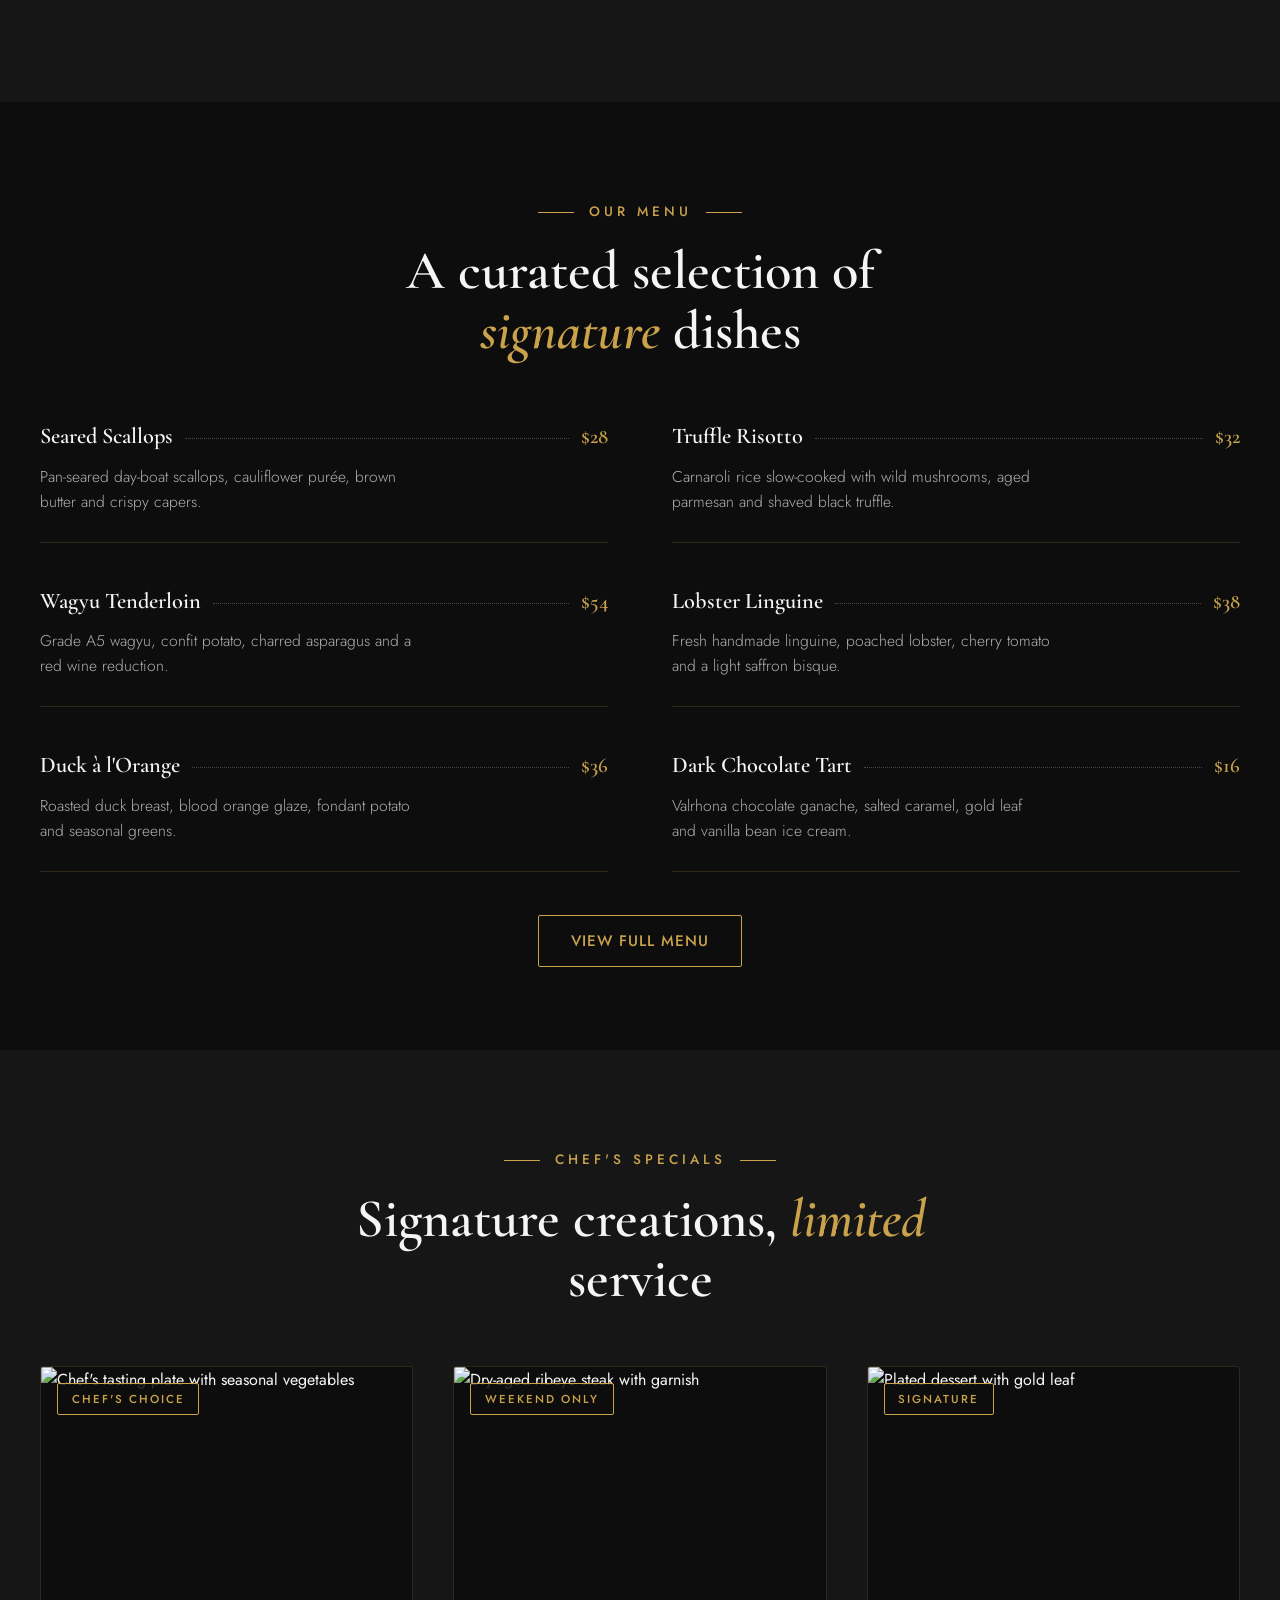
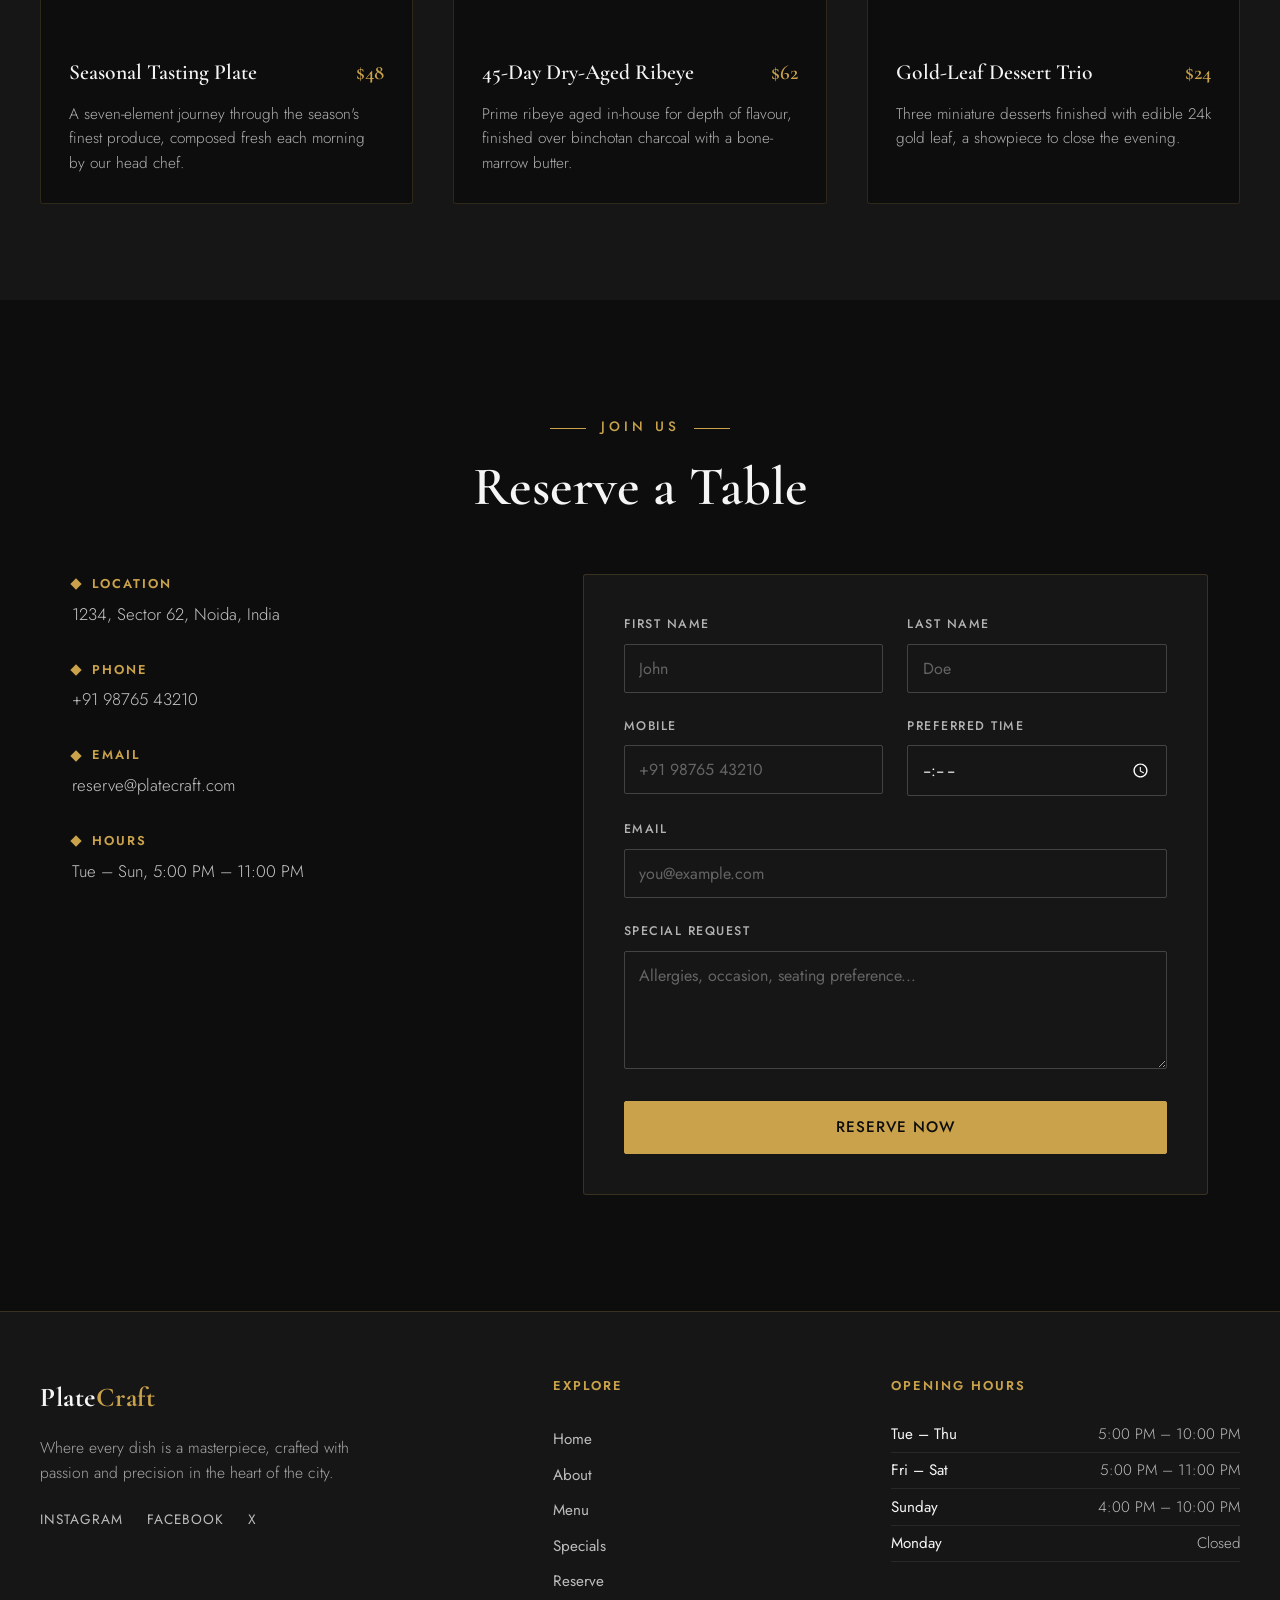
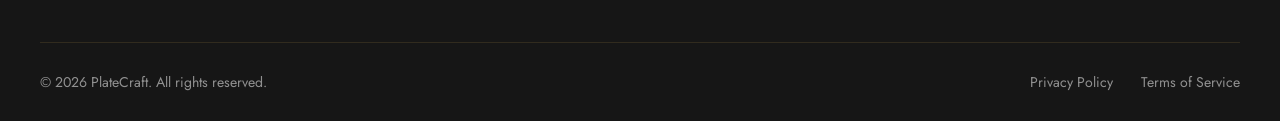
==== commit 103431b1: "footer added" ====
--- a/project-1/index.html
+++ b/project-1/index.html
@@ -356,6 +356,46 @@
     </section>
 
     <!-- footer section -->
-     <!-- homework -->
+    <footer class="footer">
+      <div class="footer-container">
+        <div class="footer-brand">
+          <a href="#home" class="logo">Plate<span>Craft</span></a>
+          <p class="footer-tagline">
+            Where every dish is a masterpiece, crafted with passion and
+            precision in the heart of the city.
+          </p>
+          <div class="footer-social" aria-label="Social links">
+            <a href="#" aria-label="Instagram">Instagram</a>
+            <a href="#" aria-label="Facebook">Facebook</a>
+            <a href="#" aria-label="X">X</a>
+          </div>
+        </div>
+
+        <nav class="footer-nav" aria-label="Footer navigation">
+          <h4>Explore</h4>
+          <a href="#home">Home</a>
+          <a href="#about">About</a>
+          <a href="#menu">Menu</a>
+          <a href="#specials">Specials</a>
+          <a href="#contact">Reserve</a>
+        </nav>
+
+        <div class="footer-hours">
+          <h4>Opening Hours</h4>
+          <p><span>Tue &ndash; Thu</span> 5:00 PM &ndash; 10:00 PM</p>
+          <p><span>Fri &ndash; Sat</span> 5:00 PM &ndash; 11:00 PM</p>
+          <p><span>Sunday</span> 4:00 PM &ndash; 10:00 PM</p>
+          <p><span>Monday</span> Closed</p>
+        </div>
+      </div>
+
+      <div class="footer-bottom">
+        <p>&copy; 2026 PlateCraft. All rights reserved.</p>
+        <div class="footer-legal">
+          <a href="#">Privacy Policy</a>
+          <a href="#">Terms of Service</a>
+        </div>
+      </div>
+    </footer>
   </body>
 </html>
--- a/project-1/style.css
+++ b/project-1/style.css
@@ -906,3 +906,142 @@
     gap: 0;
   }
 }
+
+/* ===== Footer ===== */
+.footer {
+  background-color: var(--black-soft);
+  border-top: 1px solid rgba(201, 162, 75, 0.2);
+  padding: 4rem 2rem 0;
+}
+
+.footer-container {
+  max-width: var(--container-max);
+  margin: 0 auto;
+  display: grid;
+  grid-template-columns: 1.6fr 1fr 1.2fr;
+  gap: 3rem;
+  padding-bottom: 3rem;
+}
+
+/* Brand column */
+.footer-brand .logo {
+  font-size: 1.7rem;
+}
+
+.footer-tagline {
+  margin: 1rem 0 1.5rem;
+  max-width: 340px;
+  font-size: 0.98rem;
+  font-weight: 300;
+  color: rgba(245, 245, 245, 0.65);
+}
+
+.footer-social {
+  display: flex;
+  gap: 1.5rem;
+}
+
+.footer-social a {
+  font-size: 0.85rem;
+  letter-spacing: 1px;
+  text-transform: uppercase;
+  color: rgba(245, 245, 245, 0.75);
+  transition: color 0.25s ease;
+}
+
+.footer-social a:hover {
+  color: var(--gold);
+}
+
+/* Column headings */
+.footer h4 {
+  font-family: var(--font-sans);
+  font-size: 0.8rem;
+  font-weight: 600;
+  letter-spacing: 2px;
+  text-transform: uppercase;
+  color: var(--gold);
+  margin-bottom: 1.25rem;
+}
+
+/* Nav column */
+.footer-nav {
+  display: flex;
+  flex-direction: column;
+  gap: 0.7rem;
+}
+
+.footer-nav a {
+  font-size: 0.95rem;
+  color: rgba(245, 245, 245, 0.75);
+  transition:
+    color 0.25s ease,
+    padding-left 0.25s ease;
+}
+
+.footer-nav a:hover {
+  color: var(--gold);
+  padding-left: 6px;
+}
+
+/* Hours column */
+.footer-hours p {
+  display: flex;
+  justify-content: space-between;
+  gap: 1rem;
+  font-size: 0.95rem;
+  font-weight: 300;
+  color: rgba(245, 245, 245, 0.75);
+  padding: 0.35rem 0;
+  border-bottom: 1px solid rgba(245, 245, 245, 0.08);
+}
+
+.footer-hours p span {
+  color: var(--white);
+  font-weight: 400;
+}
+
+/* Bottom bar */
+.footer-bottom {
+  max-width: var(--container-max);
+  margin: 0 auto;
+  padding: 1.75rem 0;
+  border-top: 1px solid rgba(201, 162, 75, 0.15);
+  display: flex;
+  align-items: center;
+  justify-content: space-between;
+  gap: 1rem;
+  font-size: 0.88rem;
+  color: rgba(245, 245, 245, 0.55);
+}
+
+.footer-legal {
+  display: flex;
+  gap: 1.75rem;
+}
+
+.footer-legal a {
+  color: rgba(245, 245, 245, 0.55);
+  transition: color 0.25s ease;
+}
+
+.footer-legal a:hover {
+  color: var(--gold);
+}
+
+/* ===== Footer on small screens ===== */
+@media (max-width: 768px) {
+  .footer {
+    padding: 3rem 1.5rem 0;
+  }
+
+  .footer-container {
+    grid-template-columns: 1fr;
+    gap: 2.5rem;
+  }
+
+  .footer-bottom {
+    flex-direction: column;
+    text-align: center;
+  }
+}
